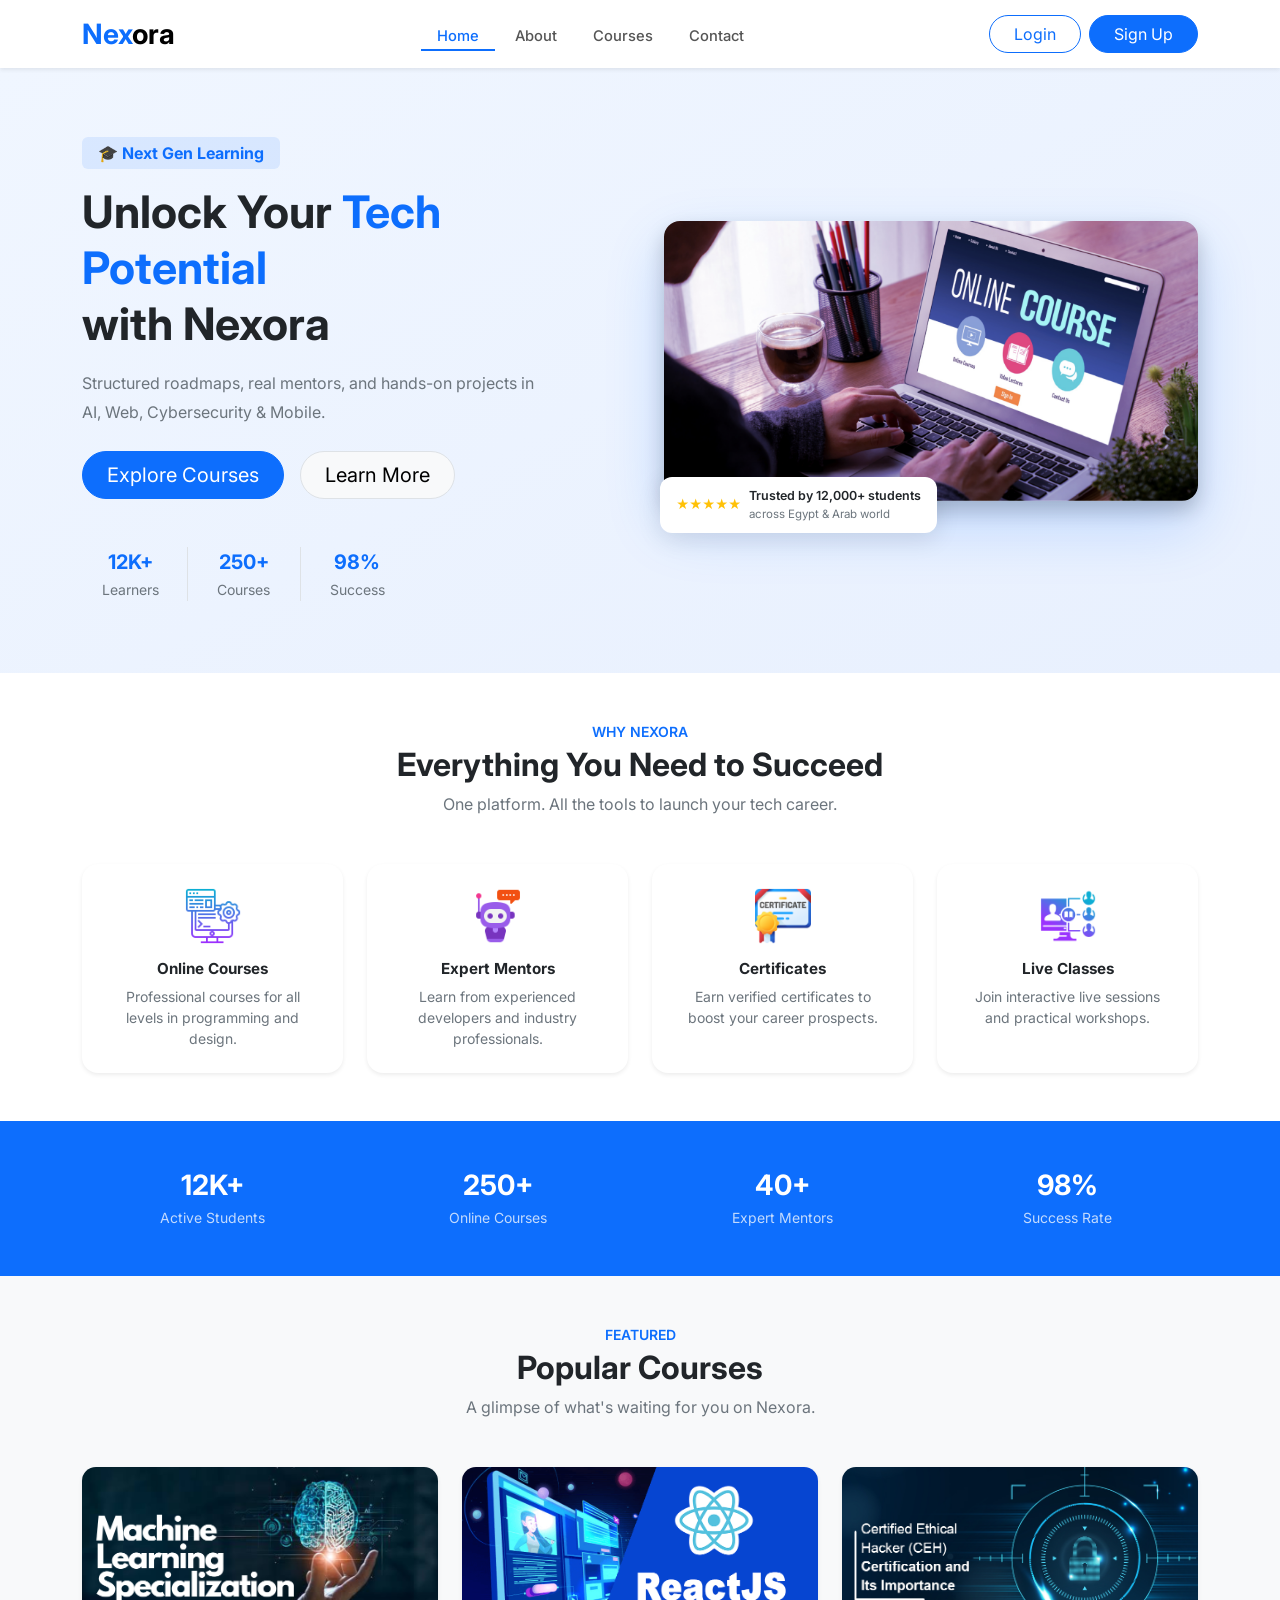
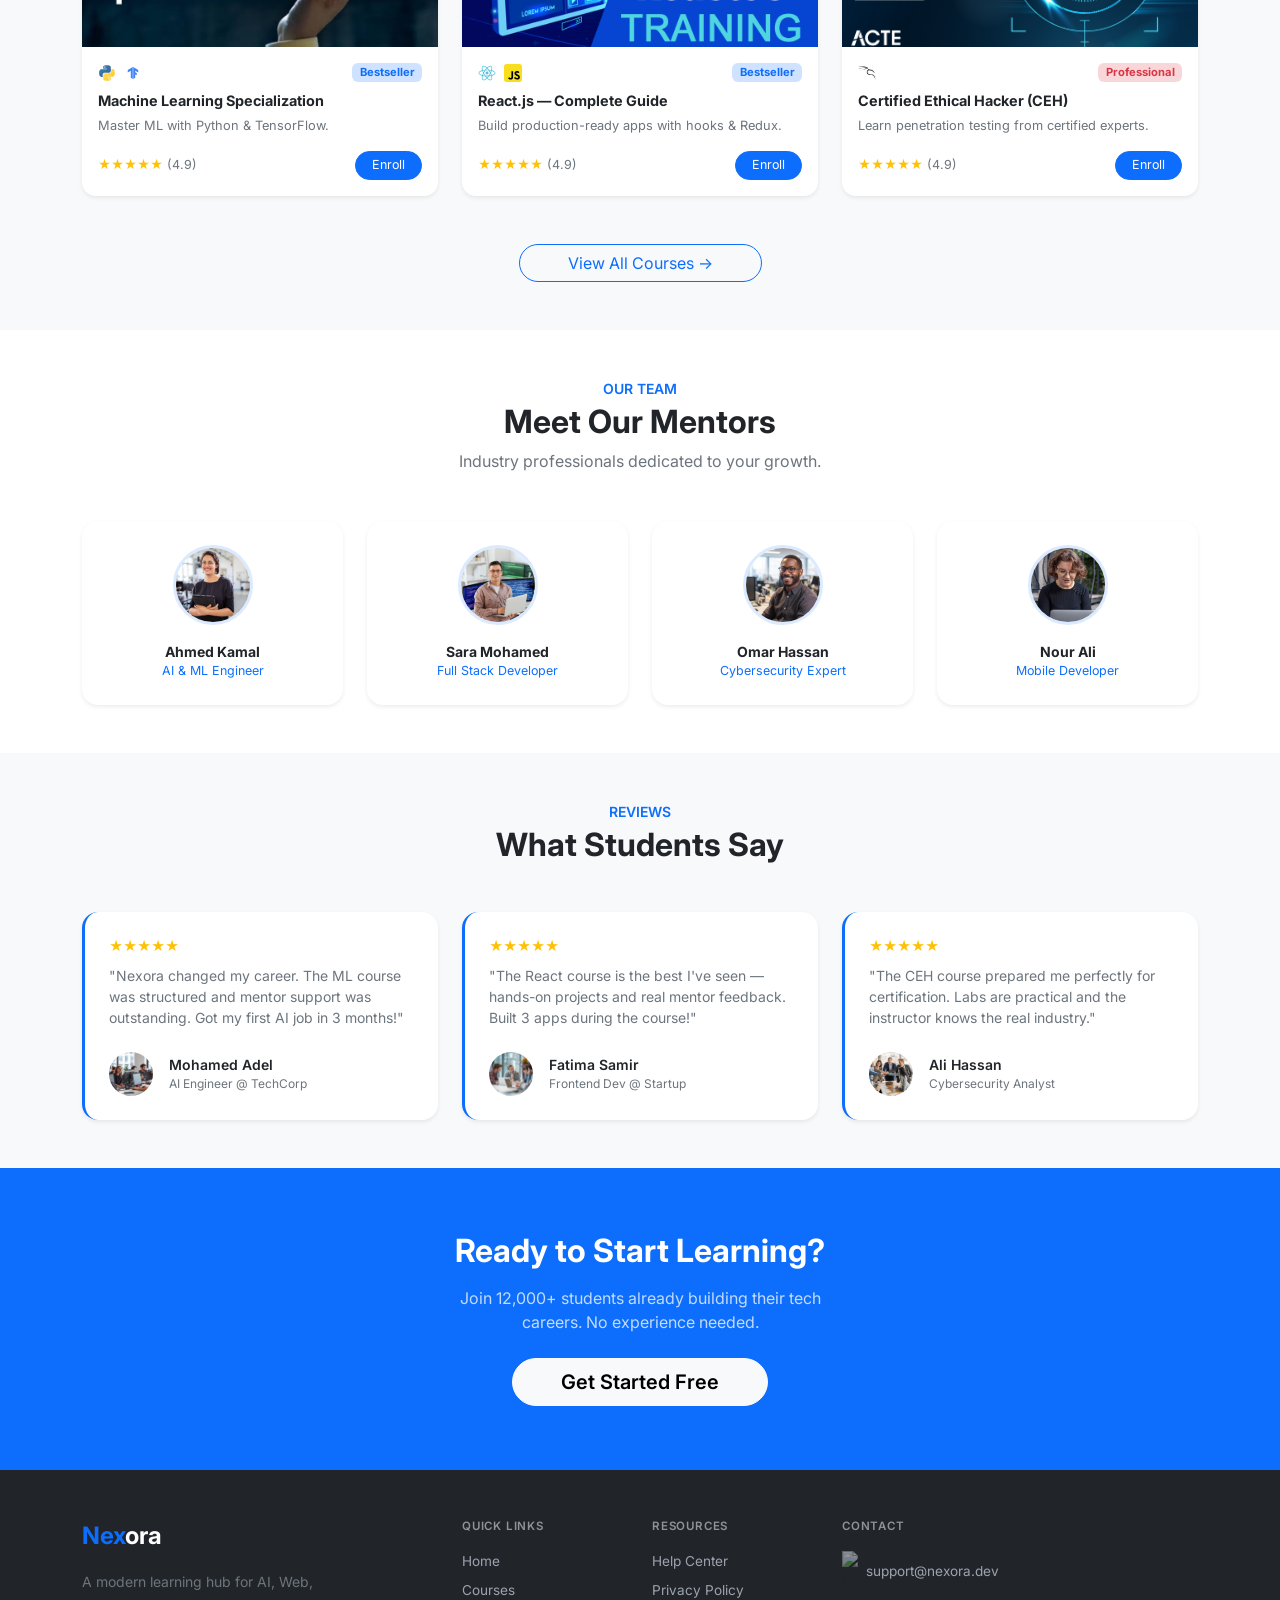
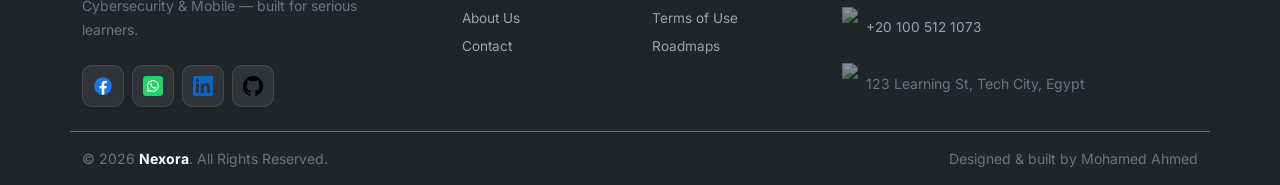
==== index.html @ 510b3f2f "Add files via upload" ====
<!DOCTYPE html>
<html lang="en">
<head>
  <meta charset="UTF-8">
  <meta name="viewport" content="width=device-width, initial-scale=1.0">
  <title>Nexora — Digital Learning Hub</title>
  <link rel="icon" href="./assets/images/logos/online-learning.png" type="image/png">
  <link rel="stylesheet" href="./assets/css/bootstrap.min.css">
  <link rel="stylesheet" href="./assets/css/style.css">
</head>
<body>
  
  <nav class="navbar navbar-expand-lg bg-white fixed-top shadow-sm">
    <div class="container">
      <a class="navbar-brand fw-bold fs-3" href="./index.html"><span class="text-primary">Nex</span>ora</a>
      <button class="navbar-toggler border-0" type="button" data-bs-toggle="collapse" data-bs-target="#nav">
        <span class="navbar-toggler-icon"></span>
      </button>
      <div class="collapse navbar-collapse" id="nav">
        <ul class="navbar-nav mx-auto gap-lg-1 mb-2 mb-lg-0">
          <li class="nav-item"><a class="nav-link px-3 active text-primary" href="./index.html">Home</a></li>
          <li class="nav-item"><a class="nav-link px-3" href="./about.html">About</a></li>
          <li class="nav-item"><a class="nav-link px-3" href="./courses.html">Courses</a></li>
          <li class="nav-item"><a class="nav-link px-3" href="./contact.html">Contact</a></li>
        </ul>
        <div class="d-flex gap-2 mt-3 mt-lg-0">
          <a href="./login.html" class="btn btn-outline-primary rounded-pill px-4">Login</a>
          <a href="./register.html" class="btn btn-primary rounded-pill px-4">Sign Up</a>
        </div>
      </div>
    </div>
  </nav>

  <section class="hero-section py-5 mt-5">
    <div class="container">
      <div class="row align-items-center g-5 py-4">
        <div class="col-lg-6">
          <span class="badge bg-primary bg-opacity-10 text-primary px-3 py-2 mb-3 fs-6">🎓 Next Gen Learning</span>
          <h1 class="fw-bold lh-sm mb-3" style="font-size:clamp(1.9rem,4vw,2.8rem);">
            Unlock Your <span class="text-primary">Tech Potential</span><br>with Nexora
          </h1>
          <p class="text-secondary mb-4" style="max-width:460px;line-height:1.8;">
            Structured roadmaps, real mentors, and hands-on projects in AI, Web, Cybersecurity &amp; Mobile.
          </p>
          <div class="d-flex gap-3 flex-wrap mb-5">
            <a href="./courses.html" class="btn btn-primary btn-lg rounded-pill px-4">Explore Courses</a>
            <a href="./about.html" class="btn btn-light border btn-lg rounded-pill px-4">Learn More</a>
          </div>
          <div class="row g-3 text-center" style="max-width:340px;">
            <div class="col-4">
              <p class="fw-bold fs-5 text-primary mb-0">12K+</p>
              <small class="text-secondary">Learners</small>
            </div>
            <div class="col-4 border-start border-end">
              <p class="fw-bold fs-5 text-primary mb-0">250+</p>
              <small class="text-secondary">Courses</small>
            </div>
            <div class="col-4">
              <p class="fw-bold fs-5 text-primary mb-0">98%</p>
              <small class="text-secondary">Success</small>
            </div>
          </div>
        </div>
        <div class="col-lg-6 position-relative pb-3">
          <img src="assets/images/Hero/online-courses.png" class="hero-img w-100" alt="Learn with Nexora">
          <div class="trust-badge d-flex align-items-center gap-2">
            <span class="text-warning fw-bold">★★★★★</span>
            <div>
              <p class="mb-0 fw-semibold" style="font-size:.78rem;">Trusted by 12,000+ students</p>
              <p class="mb-0 text-secondary" style="font-size:.72rem;">across Egypt &amp; Arab world</p>
            </div>
          </div>
        </div>
      </div>
    </div>
  </section>

  <section class="py-5 bg-white">
    <div class="container">
      <div class="text-center mb-5">
        <p class="text-primary fw-semibold small text-uppercase mb-1">Why Nexora</p>
        <h2 class="fw-bold mb-2">Everything You Need to Succeed</h2>
        <p class="text-secondary" style="max-width:480px;margin:auto;">One platform. All the tools to launch your tech
          career.</p>
      </div>
      <div class="row g-4">
        <div class="col-md-6 col-lg-3">
          <div class="card h-100 border-0 shadow-sm rounded-4 p-4 text-center">
            <img src="assets/images/logos/programming-course.png" width="56" class="mx-auto mb-3" alt="Online Courses">
            <h5 class="fw-bold mb-2" style="font-size:.95rem;">Online Courses</h5>
            <p class="text-secondary small mb-0">Professional courses for all levels in programming and design.</p>
          </div>
        </div>
        <div class="col-md-6 col-lg-3">
          <div class="card h-100 border-0 shadow-sm rounded-4 p-4 text-center">
            <img src="assets/images/logos/mentor.png" width="56" class="mx-auto mb-3" alt="Expert Mentors">
            <h5 class="fw-bold mb-2" style="font-size:.95rem;">Expert Mentors</h5>
            <p class="text-secondary small mb-0">Learn from experienced developers and industry professionals.</p>
          </div>
        </div>
        <div class="col-md-6 col-lg-3">
          <div class="card h-100 border-0 shadow-sm rounded-4 p-4 text-center">
            <img src="assets/images/logos/certificate.png" width="56" class="mx-auto mb-3" alt="Certificates">
            <h5 class="fw-bold mb-2" style="font-size:.95rem;">Certificates</h5>
            <p class="text-secondary small mb-0">Earn verified certificates to boost your career prospects.</p>
          </div>
        </div>
        <div class="col-md-6 col-lg-3">
          <div class="card h-100 border-0 shadow-sm rounded-4 p-4 text-center">
            <img src="assets/images/logos/virtual-class.png" width="56" class="mx-auto mb-3" alt="Live Classes">
            <h5 class="fw-bold mb-2" style="font-size:.95rem;">Live Classes</h5>
            <p class="text-secondary small mb-0">Join interactive live sessions and practical workshops.</p>
          </div>
        </div>
      </div>
    </div>
  </section>

  <section class="py-5 bg-primary text-white">
    <div class="container">
      <div class="row g-4 text-center">
        <div class="col-6 col-md-3">
          <h3 class="fw-bold mb-1">12K+</h3>
          <p class="opacity-75 small mb-0">Active Students</p>
        </div>
        <div class="col-6 col-md-3">
          <h3 class="fw-bold mb-1">250+</h3>
          <p class="opacity-75 small mb-0">Online Courses</p>
        </div>
        <div class="col-6 col-md-3">
          <h3 class="fw-bold mb-1">40+</h3>
          <p class="opacity-75 small mb-0">Expert Mentors</p>
        </div>
        <div class="col-6 col-md-3">
          <h3 class="fw-bold mb-1">98%</h3>
          <p class="opacity-75 small mb-0">Success Rate</p>
        </div>
      </div>
    </div>
  </section>

  <section class="py-5 bg-light">
    <div class="container">
      <div class="text-center mb-5">
        <p class="text-primary fw-semibold small text-uppercase mb-1">Featured</p>
        <h2 class="fw-bold mb-2">Popular Courses</h2>
        <p class="text-secondary" style="max-width:420px;margin:auto;">A glimpse of what's waiting for you on Nexora.
        </p>
      </div>
      <div class="row g-4">
        <div class="col-md-6 col-lg-4">
          <div class="card course-card h-100 border-0 shadow-sm">
            <img src="assets/images/courses/AI  Machine Learning Lab/Machine-Learning-Specialization.jpg"
              class="course-thumb w-100" alt="Machine Learning Specialization">
            <div class="card-body p-3">
              <div class="d-flex align-items-center gap-2 mb-2">
                <img src="assets/images/logos/python-svgrepo-com.svg" width="18" alt="Python">
                <img src="assets/images/logos/tensorflow-enterprise-svgrepo-com.svg" width="18" alt="TensorFlow">
                <span class="badge bg-primary-subtle text-primary ms-auto" style="font-size:.7rem;">Bestseller</span>
              </div>
              <p class="fw-bold mb-1 course-title" style="font-size:.9rem;">Machine Learning Specialization</p>
              <p class="text-secondary mb-3" style="font-size:.8rem;">Master ML with Python &amp; TensorFlow.</p>
              <div class="d-flex align-items-center justify-content-between">
                <span class="text-warning" style="font-size:.78rem;">★★★★★ <span
                    class="text-secondary">(4.9)</span></span>
                <a href="courses.html" class="btn btn-primary btn-sm rounded-pill px-3"
                  style="font-size:.78rem;">Enroll</a>
              </div>
            </div>
          </div>
        </div>
        <div class="col-md-6 col-lg-4">
          <div class="card course-card h-100 border-0 shadow-sm">
            <img src="assets/images/courses/Web Development Authority/best-react-js-training-institute-1.png"
              class="course-thumb w-100" alt="React.js Complete Guide">
            <div class="card-body p-3">
              <div class="d-flex align-items-center gap-2 mb-2">
                <img src="assets/images/logos/react-svgrepo-com.svg" width="18" alt="React">
                <img src="assets/images/logos/javascript-svgrepo-com.svg" width="18" alt="JavaScript">
                <span class="badge bg-primary-subtle text-primary ms-auto" style="font-size:.7rem;">Bestseller</span>
              </div>
              <p class="fw-bold mb-1 course-title" style="font-size:.9rem;">React.js — Complete Guide</p>
              <p class="text-secondary mb-3" style="font-size:.8rem;">Build production-ready apps with hooks &amp;
                Redux.</p>
              <div class="d-flex align-items-center justify-content-between">
                <span class="text-warning" style="font-size:.78rem;">★★★★★ <span
                    class="text-secondary">(4.9)</span></span>
                <a href="courses.html" class="btn btn-primary btn-sm rounded-pill px-3"
                  style="font-size:.78rem;">Enroll</a>
              </div>
            </div>
          </div>
        </div>
        <div class="col-md-6 col-lg-4">
          <div class="card course-card h-100 border-0 shadow-sm">
            <img src="assets/images/courses/Cybersecurity Shield/Certified-Ethical-Hacker-CEH.jpg"
              class="course-thumb w-100" alt="Certified Ethical Hacker">
            <div class="card-body p-3">
              <div class="d-flex align-items-center gap-2 mb-2">
                <img src="assets/images/logos/kalilinux-svgrepo-com.svg" width="18" alt="Kali Linux">
                <span class="badge bg-danger-subtle text-danger ms-auto" style="font-size:.7rem;">Professional</span>
              </div>
              <p class="fw-bold mb-1 course-title" style="font-size:.9rem;">Certified Ethical Hacker (CEH)</p>
              <p class="text-secondary mb-3" style="font-size:.8rem;">Learn penetration testing from certified experts.
              </p>
              <div class="d-flex align-items-center justify-content-between">
                <span class="text-warning" style="font-size:.78rem;">★★★★★ <span
                    class="text-secondary">(4.9)</span></span>
                <a href="courses.html" class="btn btn-primary btn-sm rounded-pill px-3"
                  style="font-size:.78rem;">Enroll</a>
              </div>
            </div>
          </div>
        </div>
      </div>
      <div class="text-center mt-5">
        <a href="courses.html" class="btn btn-outline-primary rounded-pill px-5">View All Courses →</a>
      </div>
    </div>
  </section>

  <section class="py-5 bg-white">
    <div class="container">
      <div class="text-center mb-5">
        <p class="text-primary fw-semibold small text-uppercase mb-1">Our Team</p>
        <h2 class="fw-bold mb-2">Meet Our Mentors</h2>
        <p class="text-secondary" style="max-width:400px;margin:auto;">Industry professionals dedicated to your growth.
        </p>
      </div>
      <div class="row g-4 justify-content-center">
        <div class="col-6 col-md-3">
          <div class="card border-0 shadow-sm rounded-4 p-4 text-center h-100">
            <img src="assets/images/intructors/instructor_1.jpg" width="80" height="80"
              class="rounded-circle mx-auto mb-3 d-block" style="object-fit:cover;border:3px solid #dbeafe;"
              alt="Ahmed Kamal">
            <p class="fw-bold mb-0 small">Ahmed Kamal</p>
            <p class="text-primary mb-0" style="font-size:.78rem;">AI &amp; ML Engineer</p>
          </div>
        </div>
        <div class="col-6 col-md-3">
          <div class="card border-0 shadow-sm rounded-4 p-4 text-center h-100">
            <img src="assets/images/intructors/instructor_2.jpg" width="80" height="80"
              class="rounded-circle mx-auto mb-3 d-block" style="object-fit:cover;border:3px solid #dbeafe;"
              alt="Sara Mohamed">
            <p class="fw-bold mb-0 small">Sara Mohamed</p>
            <p class="text-primary mb-0" style="font-size:.78rem;">Full Stack Developer</p>
          </div>
        </div>
        <div class="col-6 col-md-3">
          <div class="card border-0 shadow-sm rounded-4 p-4 text-center h-100">
            <img src="assets/images/intructors/instructor_3.jpg" width="80" height="80"
              class="rounded-circle mx-auto mb-3 d-block" style="object-fit:cover;border:3px solid #dbeafe;"
              alt="Omar Hassan">
            <p class="fw-bold mb-0 small">Omar Hassan</p>
            <p class="text-primary mb-0" style="font-size:.78rem;">Cybersecurity Expert</p>
          </div>
        </div>
        <div class="col-6 col-md-3">
          <div class="card border-0 shadow-sm rounded-4 p-4 text-center h-100">
            <img src="assets/images/intructors/instructor_4.jpg" width="80" height="80"
              class="rounded-circle mx-auto mb-3 d-block" style="object-fit:cover;border:3px solid #dbeafe;"
              alt="Nour Ali">
            <p class="fw-bold mb-0 small">Nour Ali</p>
            <p class="text-primary mb-0" style="font-size:.78rem;">Mobile Developer</p>
          </div>
        </div>
      </div>
    </div>
  </section>

  <section class="py-5 bg-light">
    <div class="container">
      <div class="text-center mb-5">
        <p class="text-primary fw-semibold small text-uppercase mb-1">Reviews</p>
        <h2 class="fw-bold mb-2">What Students Say</h2>
      </div>
      <div class="row g-4">
        <div class="col-md-6 col-lg-4">
          <div class="card border-0 shadow-sm rounded-4 p-4 h-100" style="border-left:3px solid #0d6efd!important;">
            <p class="text-warning mb-2" style="font-size:.85rem;">★★★★★</p>
            <p class="text-secondary small mb-4">"Nexora changed my career. The ML course was structured and mentor
              support was outstanding. Got my first AI job in 3 months!"</p>
            <div class="d-flex align-items-center gap-3 mt-auto">
              <img src="assets/images/testimonials/testimonial-1.jpg" width="44" height="44" class="rounded-circle"
                style="object-fit:cover;" alt="Mohamed Adel">
              <div>
                <p class="fw-semibold mb-0 small">Mohamed Adel</p>
                <p class="text-secondary mb-0" style="font-size:.75rem;">AI Engineer @ TechCorp</p>
              </div>
            </div>
          </div>
        </div>
        <div class="col-md-6 col-lg-4">
          <div class="card border-0 shadow-sm rounded-4 p-4 h-100" style="border-left:3px solid #0d6efd!important;">
            <p class="text-warning mb-2" style="font-size:.85rem;">★★★★★</p>
            <p class="text-secondary small mb-4">"The React course is the best I've seen — hands-on projects and real
              mentor feedback. Built 3 apps during the course!"</p>
            <div class="d-flex align-items-center gap-3 mt-auto">
              <img src="assets/images/testimonials/testimonial-2.jpg" width="44" height="44" class="rounded-circle"
                style="object-fit:cover;" alt="Fatima Samir">
              <div>
                <p class="fw-semibold mb-0 small">Fatima Samir</p>
                <p class="text-secondary mb-0" style="font-size:.75rem;">Frontend Dev @ Startup</p>
              </div>
            </div>
          </div>
        </div>
        <div class="col-md-6 col-lg-4">
          <div class="card border-0 shadow-sm rounded-4 p-4 h-100" style="border-left:3px solid #0d6efd!important;">
            <p class="text-warning mb-2" style="font-size:.85rem;">★★★★★</p>
            <p class="text-secondary small mb-4">"The CEH course prepared me perfectly for certification. Labs are
              practical and the instructor knows the real industry."</p>
            <div class="d-flex align-items-center gap-3 mt-auto">
              <img src="assets/images/testimonials/testimonial-3.jpg" width="44" height="44" class="rounded-circle"
                style="object-fit:cover;" alt="Ali Hassan">
              <div>
                <p class="fw-semibold mb-0 small">Ali Hassan</p>
                <p class="text-secondary mb-0" style="font-size:.75rem;">Cybersecurity Analyst</p>
              </div>
            </div>
          </div>
        </div>
      </div>
    </div>
  </section>

  <section class="py-5 bg-primary text-white text-center">
    <div class="container py-3">
      <h2 class="fw-bold mb-3">Ready to Start Learning?</h2>
      <p class="opacity-75 mb-4 mx-auto" style="max-width:420px;">Join 12,000+ students already building their tech
        careers. No experience needed.</p>
      <a href="register.html" class="btn btn-light btn-lg rounded-pill px-5 fw-semibold">Get Started Free</a>
    </div>
  </section>

  <footer class="bg-dark pt-5 pb-3">
    <div class="container">
      <div class="row gy-4 pb-4 border-bottom border-secondary">

        <div class="col-lg-4">
          <a href="index.html" class="text-decoration-none d-inline-block mb-3">
            <span class="fw-bold fs-4 text-primary">Nex</span><span class="fw-bold fs-4 text-white">ora</span>
          </a>
          <p class="text-secondary small mb-4" style="line-height:1.7;max-width:300px;">A modern learning hub for AI,
            Web, Cybersecurity &amp; Mobile — built for serious learners.</p>
          <div class="d-flex gap-2">
            <a href="https://www.facebook.com/share/18CGtkkXQE/" target="_blank" rel="noopener" class="social-icon"><img
                src="assets/images/logos/facebook-svgrepo-com.svg" alt="Facebook"></a>
            <a href="https://wa.me/201005121073" target="_blank" rel="noopener" class="social-icon"><img
                src="assets/images/logos/whatsapp-svgrepo-com.svg" alt="WhatsApp"></a>
            <a href="https://www.linkedin.com/in/mohamed-ahmed73" target="_blank" rel="noopener"
              class="social-icon"><img src="assets/images/logos/linkedin-icon-svgrepo-com.svg" alt="LinkedIn"></a>
            <a href="https://github.com/Mohamed-Ahmed-devhub" target="_blank" rel="noopener" class="social-icon"><img
                src="assets/images/logos/github-142-svgrepo-com.svg" alt="GitHub"></a>
          </div>
        </div>


        <div class="col-6 col-lg-2">
          <p class="text-white-50 text-uppercase fw-semibold mb-3" style="font-size:.72rem;letter-spacing:.07em;">Quick
            Links</p>
          <a href="index.html" class="footer-link">Home</a>
          <a href="courses.html" class="footer-link">Courses</a>
          <a href="about.html" class="footer-link">About Us</a>
          <a href="contact.html" class="footer-link">Contact</a>
        </div>

        <div class="col-6 col-lg-2">
          <p class="text-white-50 text-uppercase fw-semibold mb-3" style="font-size:.72rem;letter-spacing:.07em;">
            Resources</p>
          <a href="#" class="footer-link">Help Center</a>
          <a href="#" class="footer-link">Privacy Policy</a>
          <a href="#" class="footer-link">Terms of Use</a>
          <a href="#" class="footer-link">Roadmaps</a>
        </div>

        <div class="col-lg-4">
          <p class="text-white-50 text-uppercase fw-semibold mb-3" style="font-size:.72rem;letter-spacing:.07em;">
            Contact</p>
          <div class="d-flex align-items-center gap-2 mb-3">
            <img src="assets/images/logos/email-svgrepo-com.svg" width="16" class="opacity-50" alt="Email">
            <a href="mailto:support@nexora.dev" class="footer-link mb-0">support@nexora.dev</a>
          </div>
          <div class="d-flex align-items-center gap-2 mb-3">
            <img src="assets/icons/phone.png" width="16" class="opacity-50" alt="Phone">
            <a href="https://wa.me/201005121073" target="_blank" class="footer-link mb-0">+20 100 512 1073</a>
          </div>
          <div class="d-flex align-items-center gap-2">
            <img src="assets/images/logos/location-svgrepo-com.svg" width="16" class="opacity-50" alt="Location">
            <span class="text-secondary small">123 Learning St, Tech City, Egypt</span>
          </div>
        </div>

      </div>
      <div class="pt-3 d-flex flex-column flex-md-row justify-content-between gap-2">
        <p class="text-secondary small mb-0">© 2026 <strong class="text-white">Nexora</strong>. All Rights Reserved.</p>
        <p class="text-secondary small mb-0">Designed &amp; built by Mohamed Ahmed</p>
      </div>
    </div>
  </footer>

  <script src="assets/js/bootstrap.bundle.min.js"></script>
</body>

</html>
---- assets/css/style.css ----
@import url("https://fonts.googleapis.com/css2?family=Inter:wght@400;500;600;700&display=swap");
body {
  font-family: "Inter", sans-serif;
  padding-top: 17px !important;
}
html {
scroll-behavior: smooth; 
}

.nav-link {
  font-weight: 500;
  font-size: 0.92rem;
  color: #555 !important;
  border-bottom: 2px solid transparent;
  transition:
    color 0.2s,
    border-color 0.2s;
  padding-bottom: 2px !important;
}
.nav-link:hover,
.nav-link.active {
  color: #0d6efd !important;
  border-bottom-color: #0d6efd;
}

.nav-pills .nav-link {
  border-bottom: none;
  color: #555 !important;
  font-size: 0.88rem;
  padding: 8px 18px !important;
}
.nav-pills .nav-link.active {
  color: #fff !important;
  border-bottom: none;
}

.hero-section {
  background: linear-gradient(150deg, #f0f6ff, #e8f0fe);
  
}
.hero-img {
  width: 100%;
  height: 100%;
  object-fit: contain;
  border-radius: 16px;
  box-shadow: 0 10px 20px rgba(0,0,0,0.2),
              0 25px 60px rgba(13, 110, 253, 0.2);
}


.trust-badge {
  position: absolute;
  bottom: -16px;
  left: 20px;
  background: #fff;
  border-radius: 12px;
  padding: 10px 16px;
  box-shadow: 0 6px 24px rgba(0, 0, 0, 0.1);
  font-size: 0.8rem;
  white-space: nowrap;
}

.course-card {
  border-radius: 14px;
  overflow: hidden;
  transition:
    transform 0.25s,
    box-shadow 0.25s;
  border: 1px solid #e9ecef;
}
.course-card:hover {
  transform: translateY(-4px);
  box-shadow: 0 14px 36px rgba(0, 0, 0, 0.09) !important;
}
.course-thumb {
  height: 180px;
  object-fit: cover;
  width: 100%;
  display: block;
}

.footer-link {
  color: #9ca3af;
  font-size: 0.85rem;
  display: block;
  margin-bottom: 8px;
  transition: color 0.2s;
  text-decoration: none;
}
.footer-link:hover {
  color: #fff;
}
.social-icon {
  width: 42px;
  height: 42px;
  border-radius: 10px;
  background: rgba(255, 255, 255, 0.07);
  border: 1px solid rgba(255, 255, 255, 0.1);
  display: flex;
  align-items: center;
  justify-content: center;
  transition:
    background 0.2s,
    border-color 0.2s;
}
.social-icon:hover {
  background: rgba(255, 255, 255, 0.14);
  border-color: rgba(255, 255, 255, 0.25);
}
.social-icon img {
  width: 20px;
  height: 20px;
}

@media (max-width: 768px) {
  .hero-img {
    height: 260px;
  }
  .trust-badge {
    left: 50%;
    transform: translateX(-50%);
  }
}
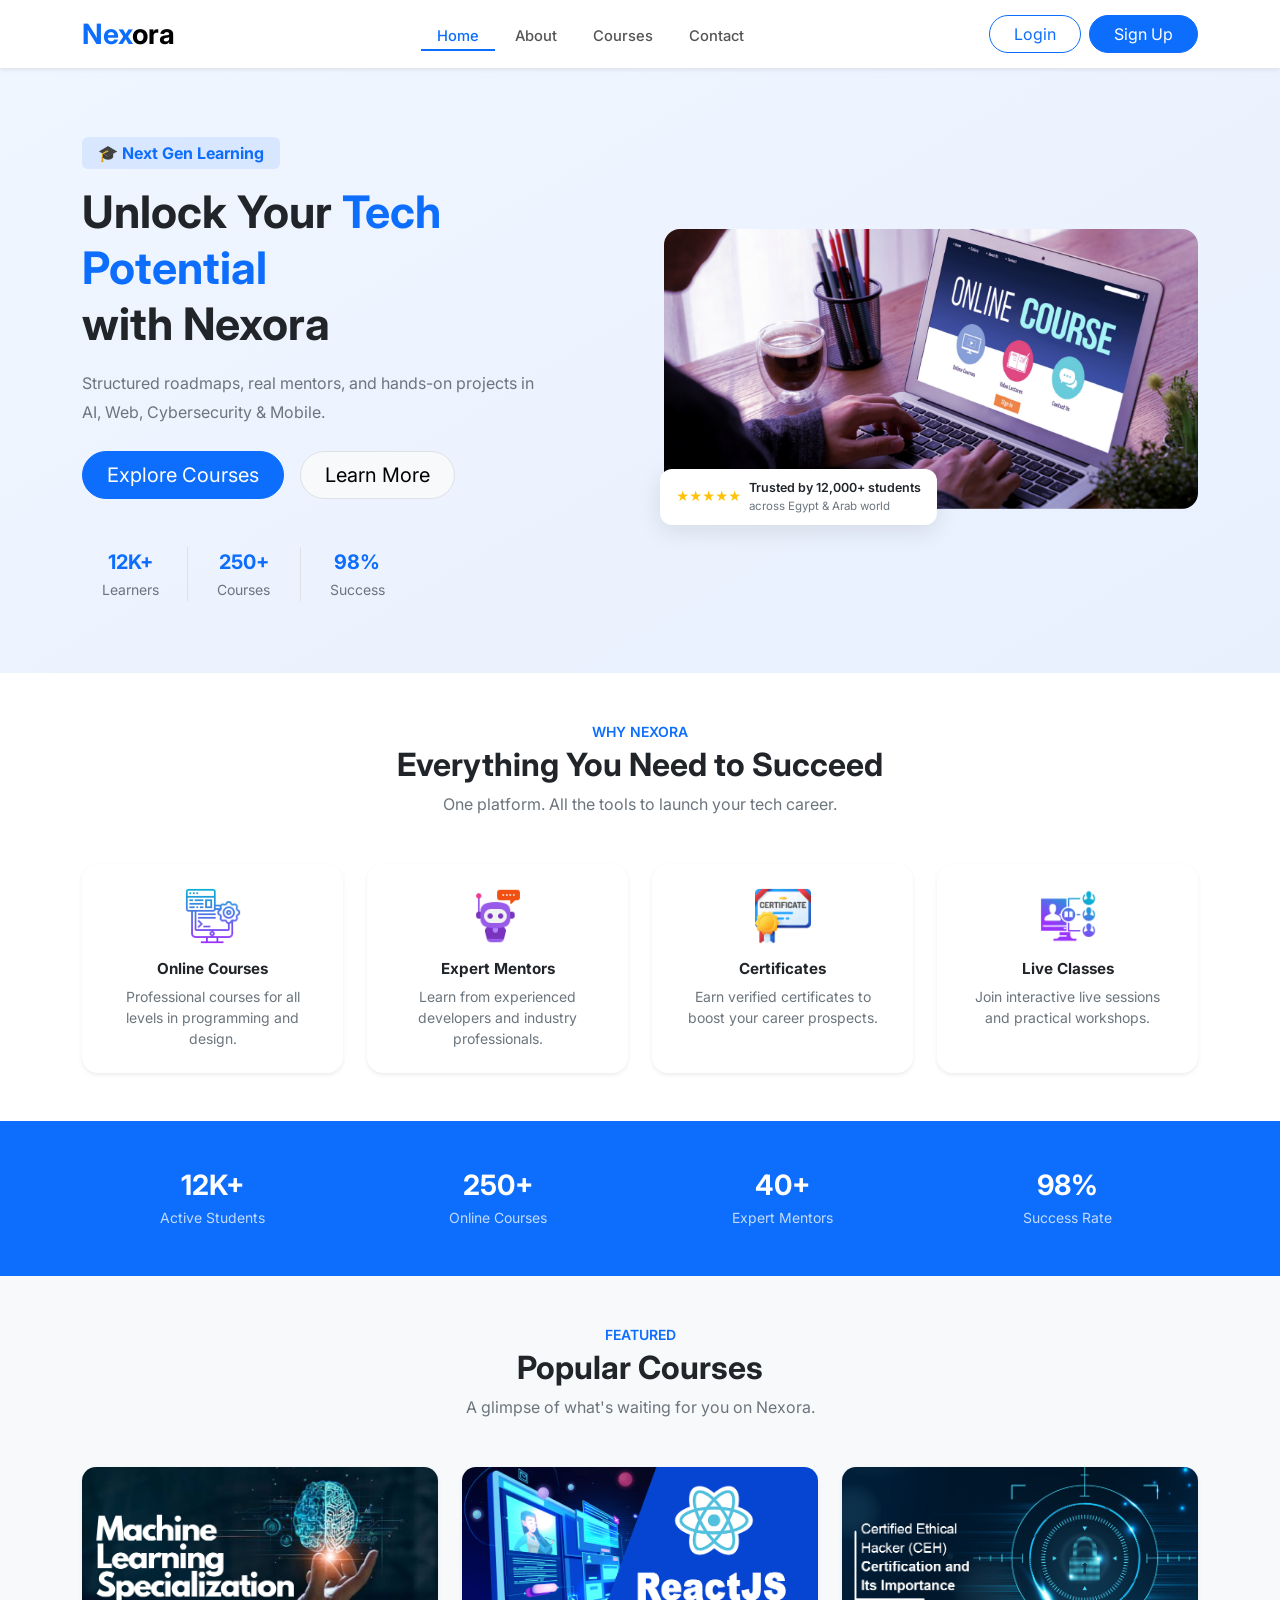
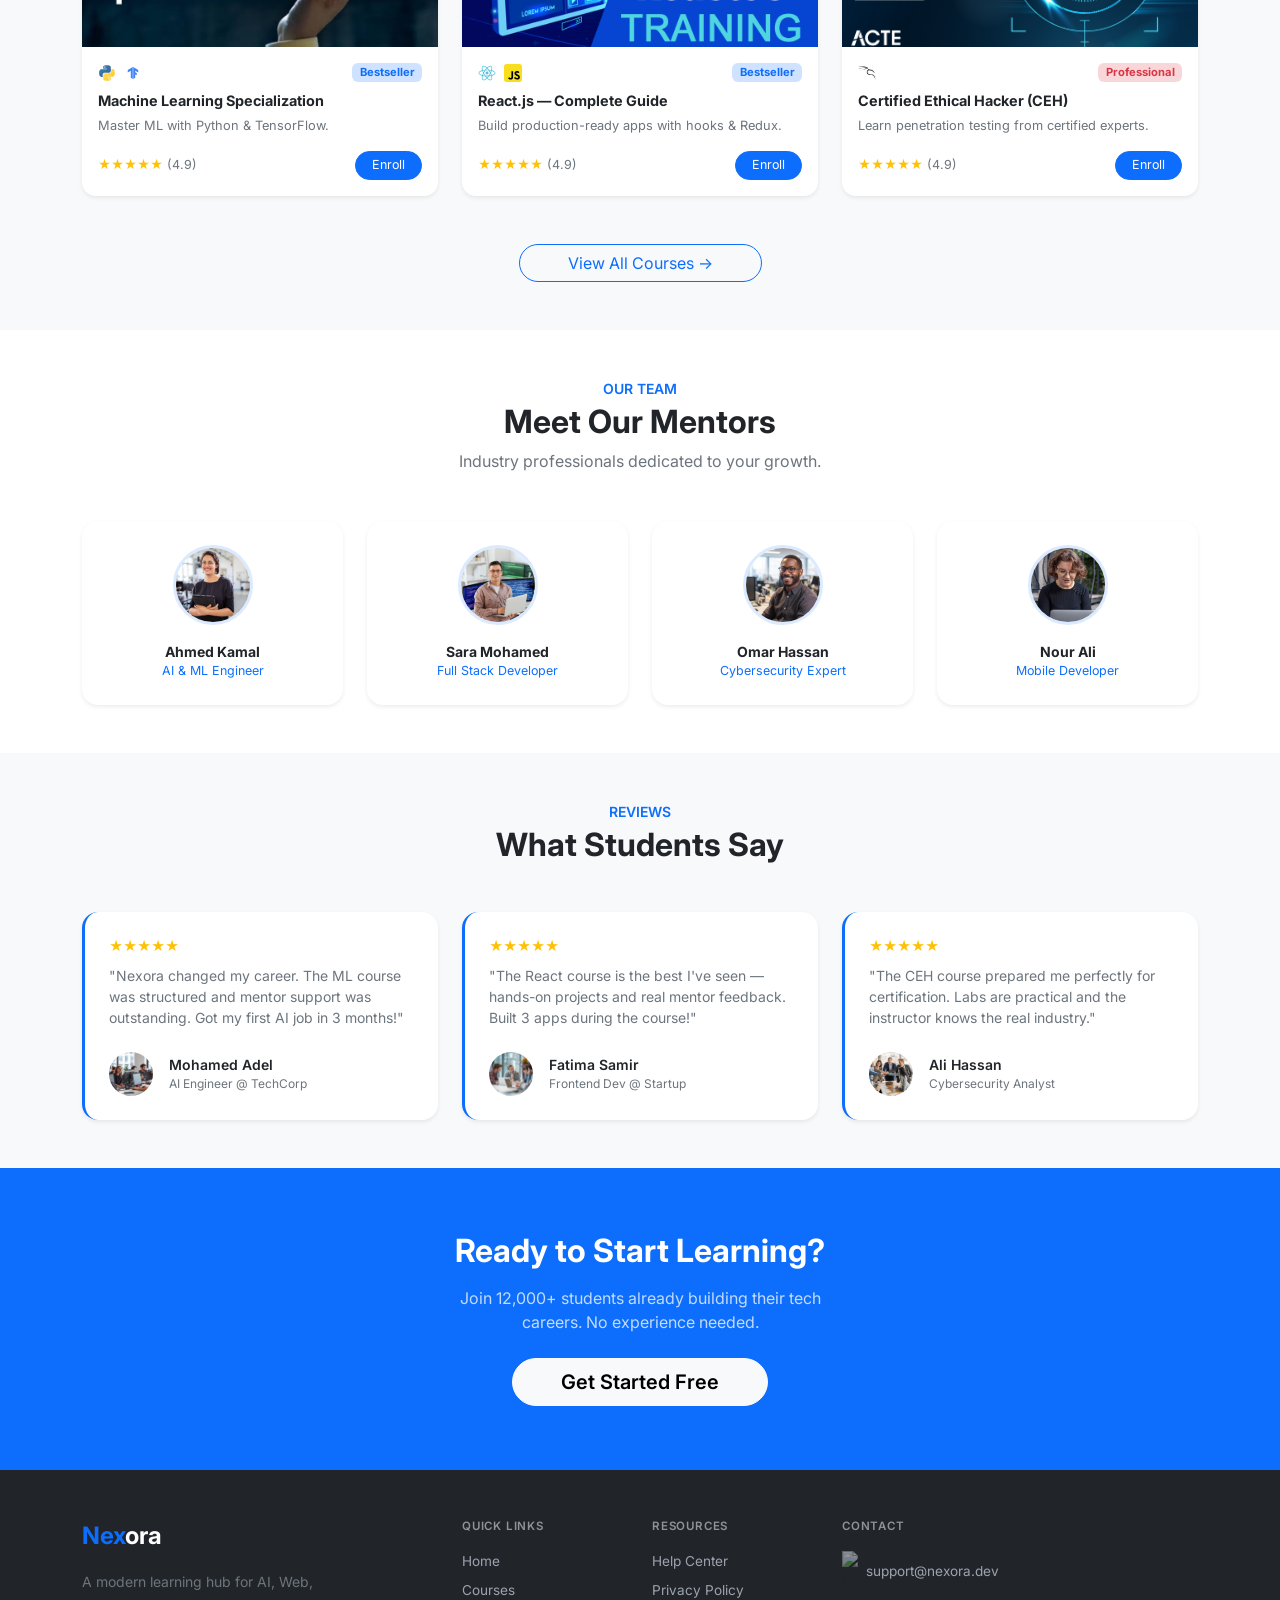
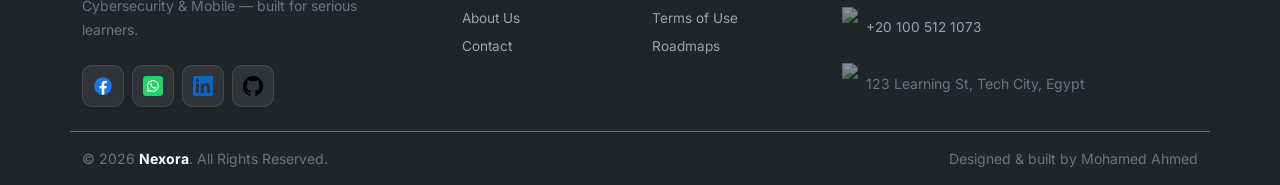
==== commit 1880c09e: "Updated my code" ====
--- a/index.html
+++ b/index.html
@@ -61,8 +61,8 @@
             </div>
           </div>
         </div>
-        <div class="col-lg-6 position-relative pb-3">
-          <img src="assets/images/Hero/online-courses.png" class="hero-img w-100" alt="Learn with Nexora">
+        <div class="col-lg-6 position-relative">
+          <img src="assets/images/Hero/online-courses.png" class="hero-img w-100 d-block" alt="Learn with Nexora">
           <div class="trust-badge d-flex align-items-center gap-2">
             <span class="text-warning fw-bold">★★★★★</span>
             <div>
@@ -73,7 +73,7 @@
         </div>
       </div>
     </div>
-  </section>
+</section>
 
   <section class="py-5 bg-white">
     <div class="container">
--- a/assets/css/style.css
+++ b/assets/css/style.css
@@ -43,10 +43,9 @@
   height: 100%;
   object-fit: contain;
   border-radius: 16px;
-  box-shadow: 0 10px 20px rgba(0,0,0,0.2),
-              0 25px 60px rgba(13, 110, 253, 0.2);
+  /* box-shadow: 0 10px 20px rgba(0,0,0,0.2),
+              0 25px 60px rgba(13, 110, 253, 0.2); */
 }
-
 
 .trust-badge {
   position: absolute;
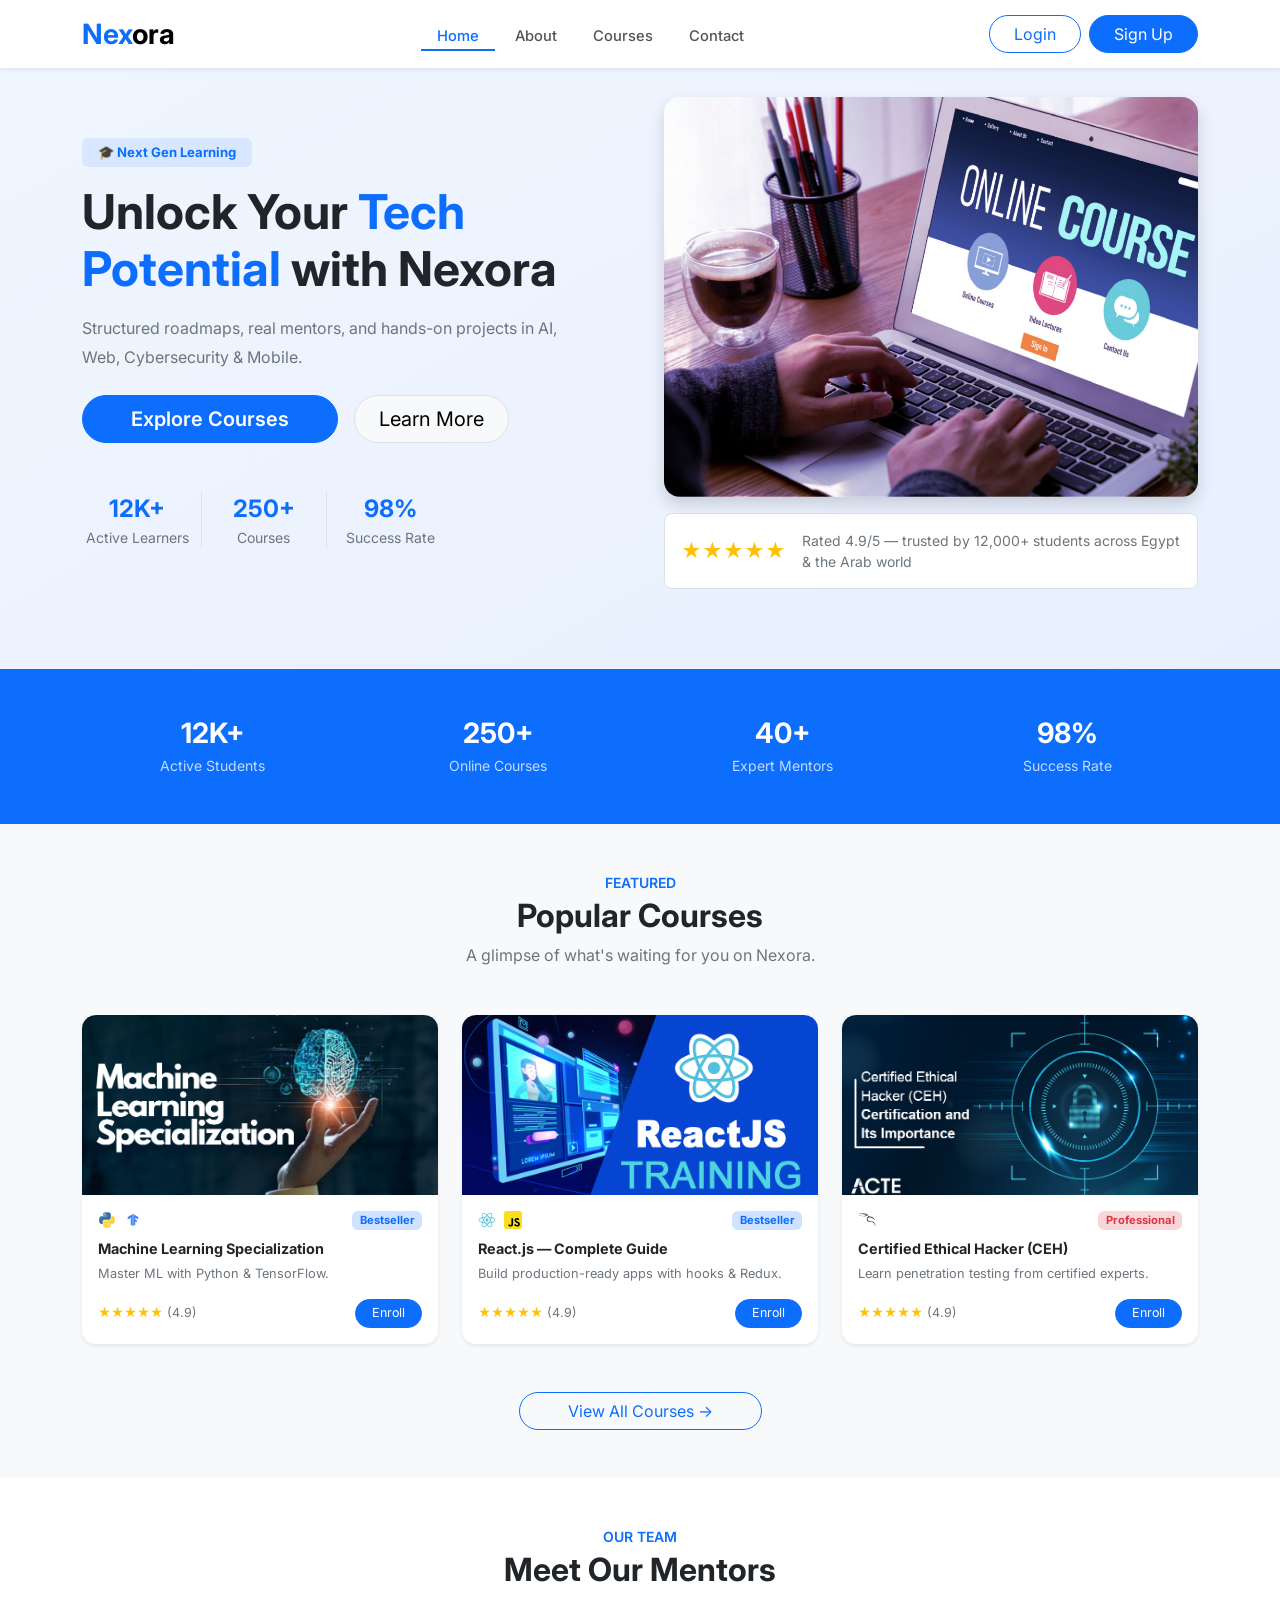
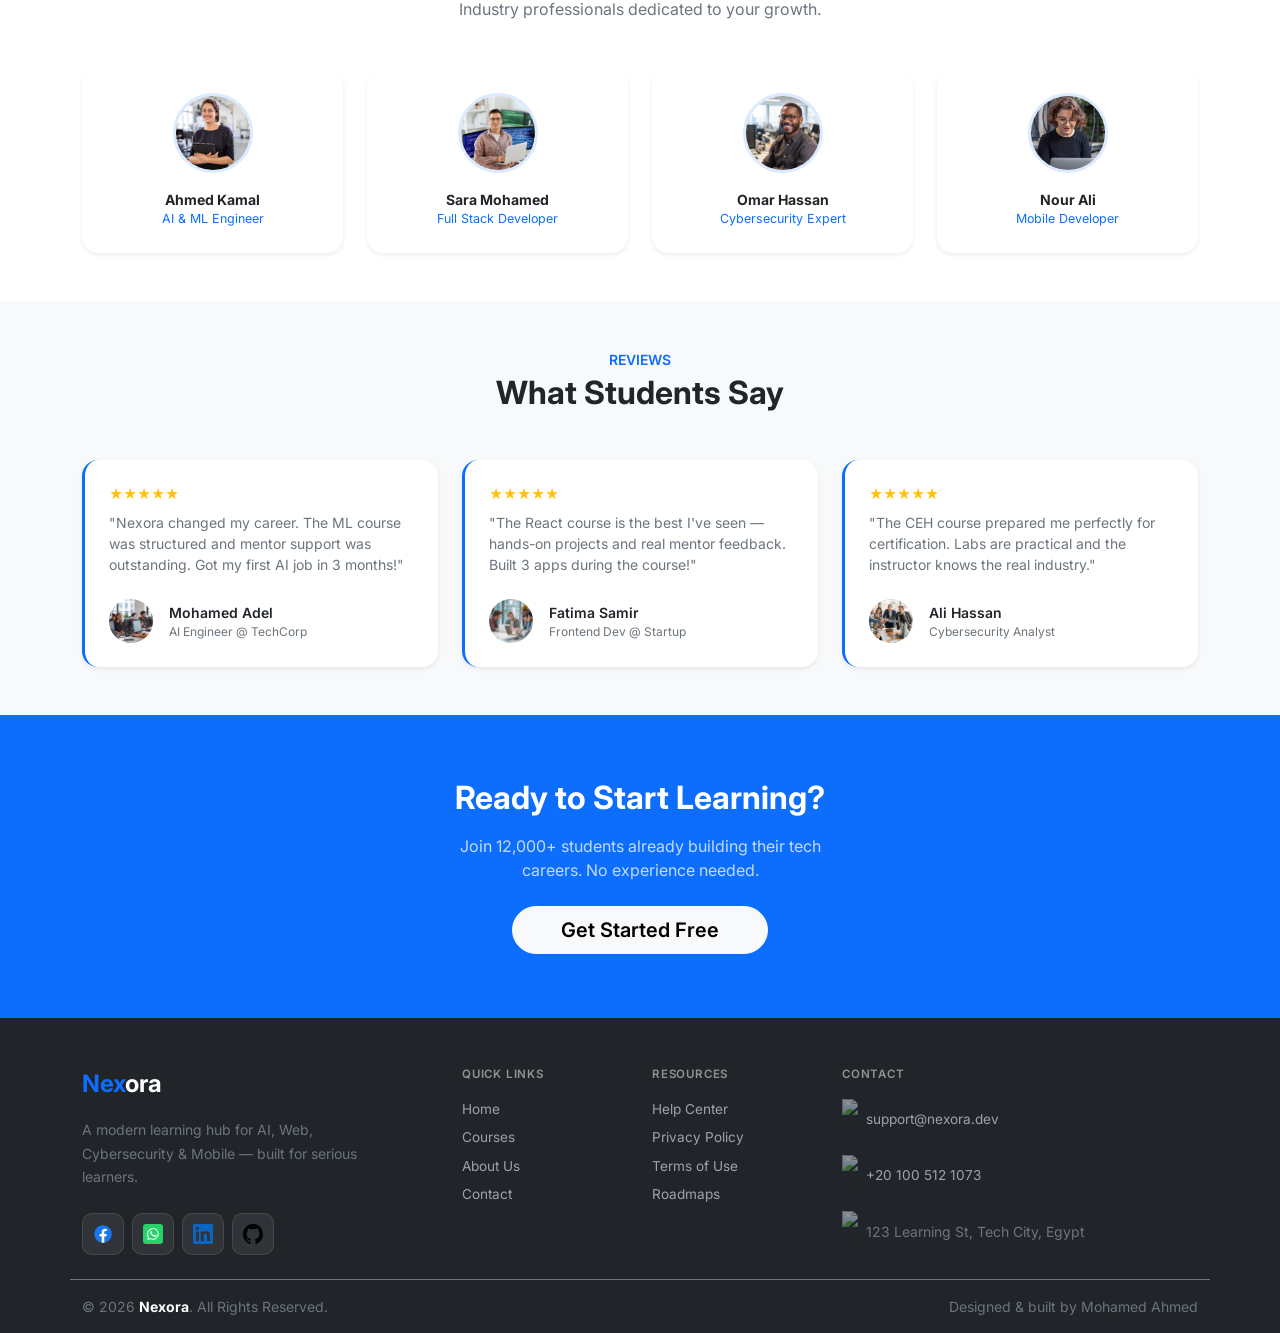
==== commit 78203217: "Updated my code" ====
--- a/index.html
+++ b/index.html
@@ -1,5 +1,6 @@
 <!DOCTYPE html>
 <html lang="en">
+
 <head>
   <meta charset="UTF-8">
   <meta name="viewport" content="width=device-width, initial-scale=1.0">
@@ -8,8 +9,9 @@
   <link rel="stylesheet" href="./assets/css/bootstrap.min.css">
   <link rel="stylesheet" href="./assets/css/style.css">
 </head>
+
 <body>
-  
+
   <nav class="navbar navbar-expand-lg bg-white fixed-top shadow-sm">
     <div class="container">
       <a class="navbar-brand fw-bold fs-3" href="./index.html"><span class="text-primary">Nex</span>ora</a>
@@ -31,90 +33,56 @@
     </div>
   </nav>
 
-  <section class="hero-section py-5 mt-5">
-    <div class="container">
-      <div class="row align-items-center g-5 py-4">
-        <div class="col-lg-6">
-          <span class="badge bg-primary bg-opacity-10 text-primary px-3 py-2 mb-3 fs-6">🎓 Next Gen Learning</span>
-          <h1 class="fw-bold lh-sm mb-3" style="font-size:clamp(1.9rem,4vw,2.8rem);">
-            Unlock Your <span class="text-primary">Tech Potential</span><br>with Nexora
-          </h1>
-          <p class="text-secondary mb-4" style="max-width:460px;line-height:1.8;">
-            Structured roadmaps, real mentors, and hands-on projects in AI, Web, Cybersecurity &amp; Mobile.
-          </p>
-          <div class="d-flex gap-3 flex-wrap mb-5">
-            <a href="./courses.html" class="btn btn-primary btn-lg rounded-pill px-4">Explore Courses</a>
-            <a href="./about.html" class="btn btn-light border btn-lg rounded-pill px-4">Learn More</a>
-          </div>
-          <div class="row g-3 text-center" style="max-width:340px;">
-            <div class="col-4">
-              <p class="fw-bold fs-5 text-primary mb-0">12K+</p>
-              <small class="text-secondary">Learners</small>
-            </div>
-            <div class="col-4 border-start border-end">
-              <p class="fw-bold fs-5 text-primary mb-0">250+</p>
-              <small class="text-secondary">Courses</small>
-            </div>
-            <div class="col-4">
-              <p class="fw-bold fs-5 text-primary mb-0">98%</p>
-              <small class="text-secondary">Success</small>
-            </div>
-          </div>
-        </div>
-        <div class="col-lg-6 position-relative">
-          <img src="assets/images/Hero/online-courses.png" class="hero-img w-100 d-block" alt="Learn with Nexora">
-          <div class="trust-badge d-flex align-items-center gap-2">
-            <span class="text-warning fw-bold">★★★★★</span>
-            <div>
-              <p class="mb-0 fw-semibold" style="font-size:.78rem;">Trusted by 12,000+ students</p>
-              <p class="mb-0 text-secondary" style="font-size:.72rem;">across Egypt &amp; Arab world</p>
-            </div>
-          </div>
-        </div>
-      </div>
-    </div>
+
+  <section style="background:linear-gradient(150deg,#f0f6ff,#e8f0fe);padding:80px 0;">
+  <div class="container">
+    <div class="row align-items-center g-5">
+
+      <div class="col-lg-6">
+        <span class="badge bg-primary bg-opacity-10 text-primary px-3 py-2 mb-3 d-inline-block" style="font-size:.82rem;">🎓 Next Gen Learning</span>
+        <h1 class="fw-bold mb-3" style="font-size:clamp(2rem,4.5vw,3rem);line-height:1.2;">
+          Unlock Your <span class="text-primary">Tech Potential</span> with Nexora
+        </h1>
+        <p class="text-secondary mb-4" style="font-size:1rem;line-height:1.8;max-width:480px;">
+          Structured roadmaps, real mentors, and hands-on projects in AI, Web, Cybersecurity &amp; Mobile.
+        </p>
+        <div class="d-flex gap-3 flex-wrap mb-5">
+          <a href="courses.html" class="btn btn-primary btn-lg rounded-pill px-5 fw-semibold">Explore Courses</a>
+          <a href="about.html" class="btn btn-light border btn-lg rounded-pill px-4">Learn More</a>
+        </div>
+        <div class="row g-3" style="max-width:380px;">
+          <div class="col-4 text-center">
+            <p class="fw-bold fs-4 text-primary mb-0">12K+</p>
+            <p class="text-secondary small mb-0">Active Learners</p>
+          </div>
+          <div class="col-4 text-center border-start border-end">
+            <p class="fw-bold fs-4 text-primary mb-0">250+</p>
+            <p class="text-secondary small mb-0">Courses</p>
+          </div>
+          <div class="col-4 text-center">
+            <p class="fw-bold fs-4 text-primary mb-0">98%</p>
+            <p class="text-secondary small mb-0">Success Rate</p>
+          </div>
+        </div>
+      </div>
+
+      <div class="col-lg-6">
+        <img src="assets/images/Hero/online-courses.png"
+          class="img-fluid rounded-4 shadow w-100"
+          style="height:400px;object-fit:cover;object-position:center;"
+          alt="Learn with Nexora">
+        <div class="d-flex align-items-center gap-3 mt-3 p-3 bg-white rounded-3 border">
+          <span class="text-warning fw-bold fs-5">★★★★★</span>
+          <p class="mb-0 text-secondary small">Rated 4.9/5 — trusted by 12,000+ students across Egypt &amp; the Arab world</p>
+        </div>
+      </div>
+
+    </div>
+  </div>
 </section>
 
-  <section class="py-5 bg-white">
-    <div class="container">
-      <div class="text-center mb-5">
-        <p class="text-primary fw-semibold small text-uppercase mb-1">Why Nexora</p>
-        <h2 class="fw-bold mb-2">Everything You Need to Succeed</h2>
-        <p class="text-secondary" style="max-width:480px;margin:auto;">One platform. All the tools to launch your tech
-          career.</p>
-      </div>
-      <div class="row g-4">
-        <div class="col-md-6 col-lg-3">
-          <div class="card h-100 border-0 shadow-sm rounded-4 p-4 text-center">
-            <img src="assets/images/logos/programming-course.png" width="56" class="mx-auto mb-3" alt="Online Courses">
-            <h5 class="fw-bold mb-2" style="font-size:.95rem;">Online Courses</h5>
-            <p class="text-secondary small mb-0">Professional courses for all levels in programming and design.</p>
-          </div>
-        </div>
-        <div class="col-md-6 col-lg-3">
-          <div class="card h-100 border-0 shadow-sm rounded-4 p-4 text-center">
-            <img src="assets/images/logos/mentor.png" width="56" class="mx-auto mb-3" alt="Expert Mentors">
-            <h5 class="fw-bold mb-2" style="font-size:.95rem;">Expert Mentors</h5>
-            <p class="text-secondary small mb-0">Learn from experienced developers and industry professionals.</p>
-          </div>
-        </div>
-        <div class="col-md-6 col-lg-3">
-          <div class="card h-100 border-0 shadow-sm rounded-4 p-4 text-center">
-            <img src="assets/images/logos/certificate.png" width="56" class="mx-auto mb-3" alt="Certificates">
-            <h5 class="fw-bold mb-2" style="font-size:.95rem;">Certificates</h5>
-            <p class="text-secondary small mb-0">Earn verified certificates to boost your career prospects.</p>
-          </div>
-        </div>
-        <div class="col-md-6 col-lg-3">
-          <div class="card h-100 border-0 shadow-sm rounded-4 p-4 text-center">
-            <img src="assets/images/logos/virtual-class.png" width="56" class="mx-auto mb-3" alt="Live Classes">
-            <h5 class="fw-bold mb-2" style="font-size:.95rem;">Live Classes</h5>
-            <p class="text-secondary small mb-0">Join interactive live sessions and practical workshops.</p>
-          </div>
-        </div>
-      </div>
-    </div>
-  </section>
+
+
 
   <section class="py-5 bg-primary text-white">
     <div class="container">
--- a/assets/css/style.css
+++ b/assets/css/style.css
@@ -38,14 +38,14 @@
   background: linear-gradient(150deg, #f0f6ff, #e8f0fe);
   
 }
-.hero-img {
+/* .hero-img {
   width: 100%;
   height: 100%;
   object-fit: contain;
-  border-radius: 16px;
-  /* box-shadow: 0 10px 20px rgba(0,0,0,0.2),
-              0 25px 60px rgba(13, 110, 253, 0.2); */
-}
+  border-radius: 25px;
+  box-shadow: 0 10px 20px rgba(0,0,0,0.2),
+              0 25px 60px rgba(13, 110, 253, 0.2);
+} */
 
 .trust-badge {
   position: absolute;
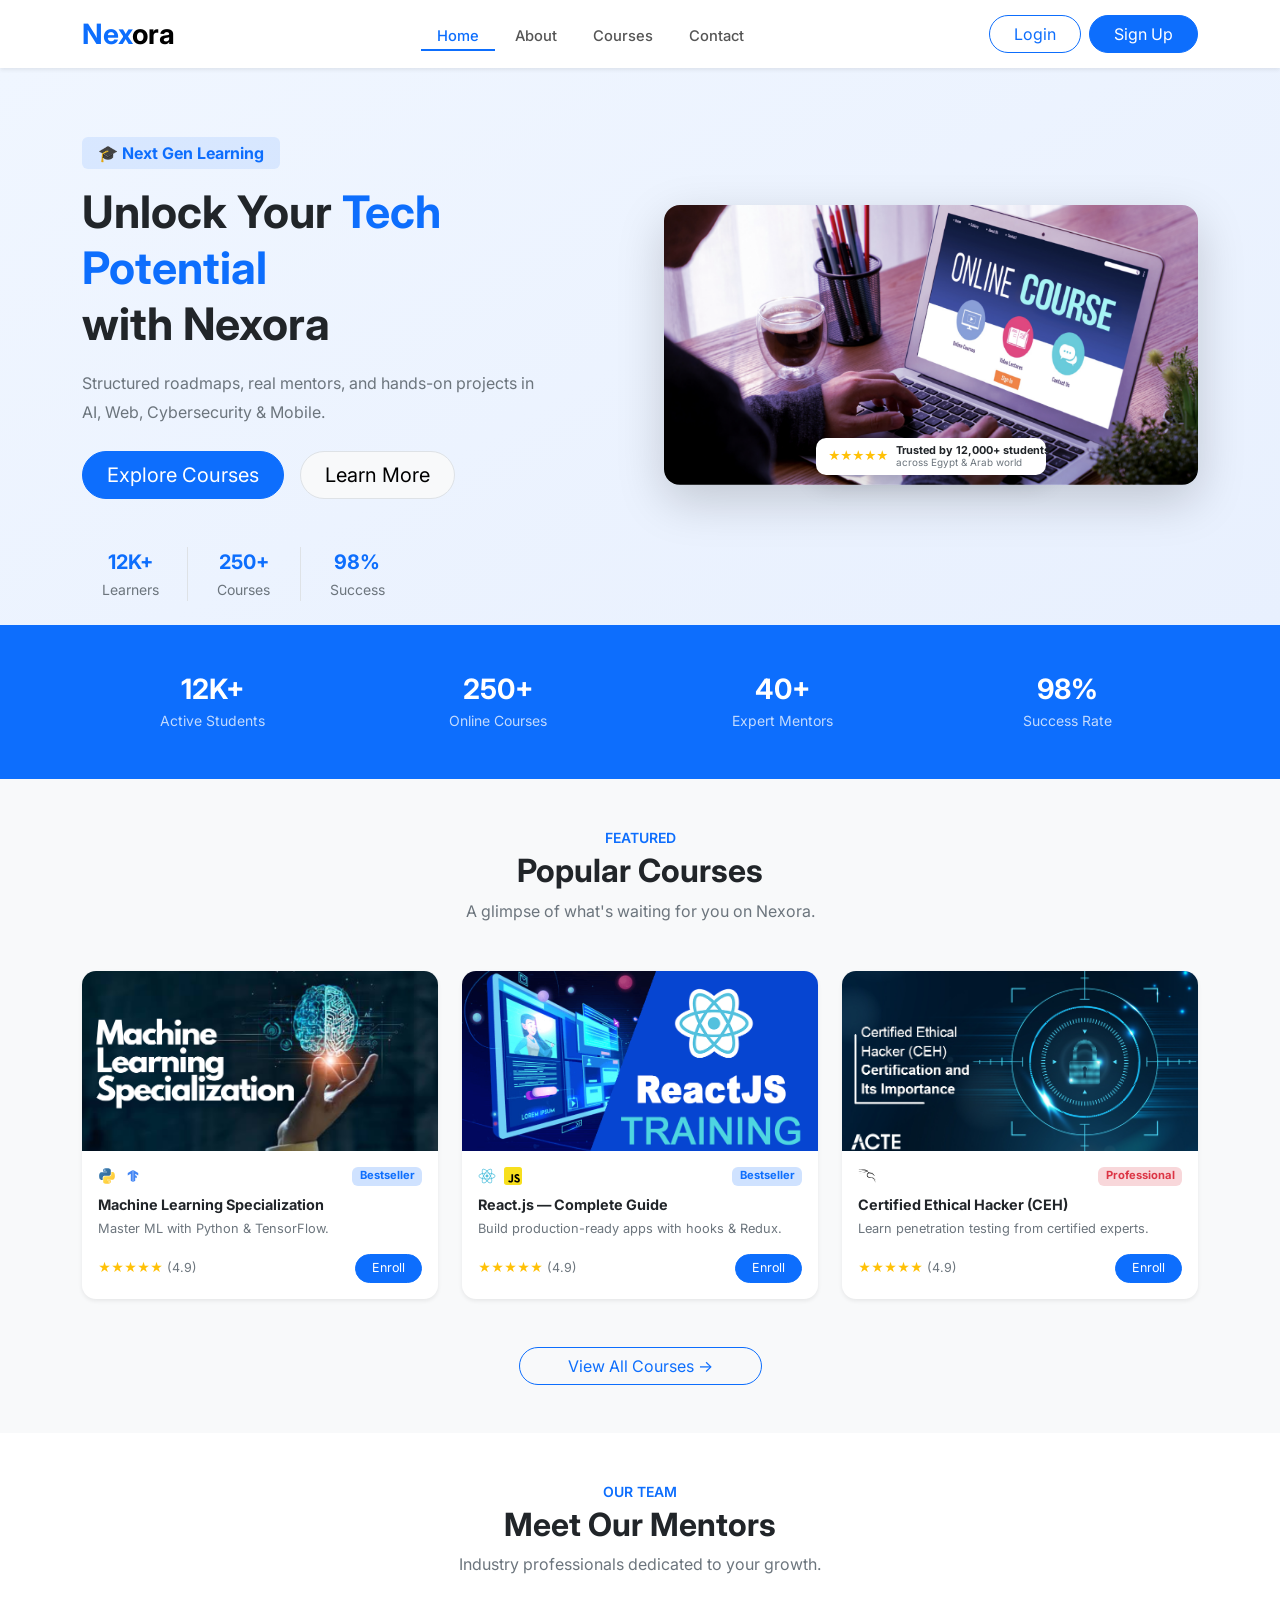
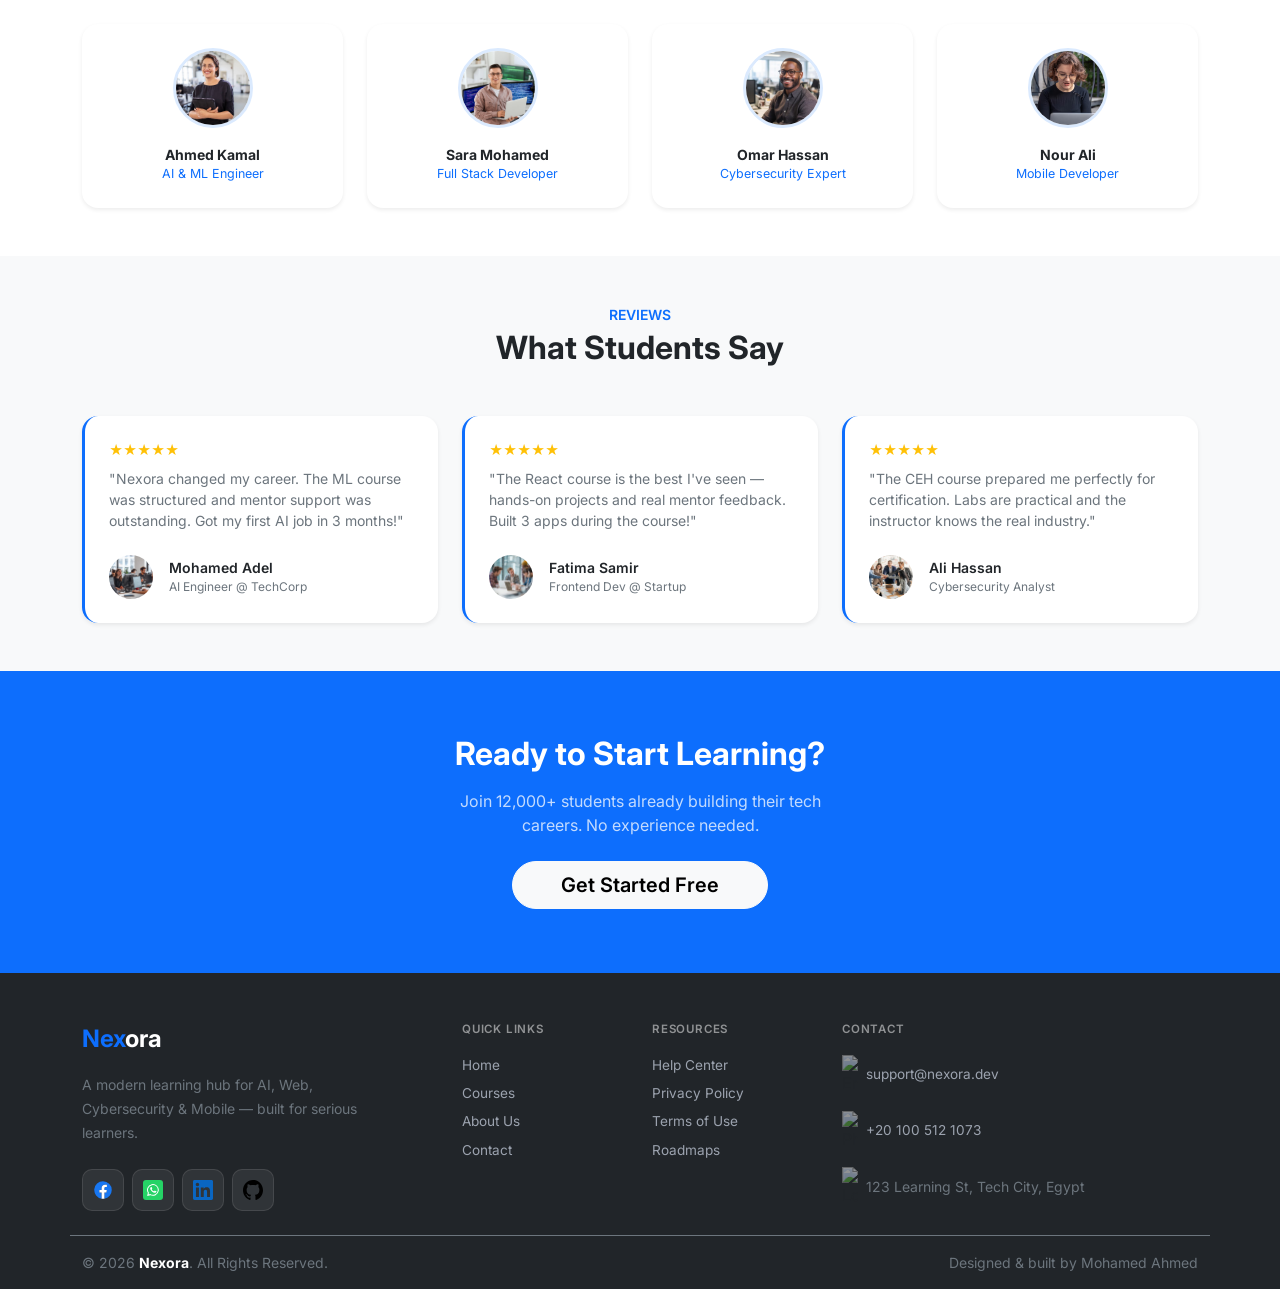
==== commit c031b1a1: "Updated my code" ====
--- a/index.html
+++ b/index.html
@@ -34,52 +34,64 @@
   </nav>
 
 
-  <section style="background:linear-gradient(150deg,#f0f6ff,#e8f0fe);padding:80px 0;">
-  <div class="container">
-    <div class="row align-items-center g-5">
-
-      <div class="col-lg-6">
-        <span class="badge bg-primary bg-opacity-10 text-primary px-3 py-2 mb-3 d-inline-block" style="font-size:.82rem;">🎓 Next Gen Learning</span>
-        <h1 class="fw-bold mb-3" style="font-size:clamp(2rem,4.5vw,3rem);line-height:1.2;">
-          Unlock Your <span class="text-primary">Tech Potential</span> with Nexora
-        </h1>
-        <p class="text-secondary mb-4" style="font-size:1rem;line-height:1.8;max-width:480px;">
-          Structured roadmaps, real mentors, and hands-on projects in AI, Web, Cybersecurity &amp; Mobile.
-        </p>
-        <div class="d-flex gap-3 flex-wrap mb-5">
-          <a href="courses.html" class="btn btn-primary btn-lg rounded-pill px-5 fw-semibold">Explore Courses</a>
-          <a href="about.html" class="btn btn-light border btn-lg rounded-pill px-4">Learn More</a>
-        </div>
-        <div class="row g-3" style="max-width:380px;">
-          <div class="col-4 text-center">
-            <p class="fw-bold fs-4 text-primary mb-0">12K+</p>
-            <p class="text-secondary small mb-0">Active Learners</p>
-          </div>
-          <div class="col-4 text-center border-start border-end">
-            <p class="fw-bold fs-4 text-primary mb-0">250+</p>
-            <p class="text-secondary small mb-0">Courses</p>
-          </div>
-          <div class="col-4 text-center">
-            <p class="fw-bold fs-4 text-primary mb-0">98%</p>
-            <p class="text-secondary small mb-0">Success Rate</p>
-          </div>
-        </div>
-      </div>
-
-      <div class="col-lg-6">
-        <img src="assets/images/Hero/online-courses.png"
-          class="img-fluid rounded-4 shadow w-100"
-          style="height:400px;object-fit:cover;object-position:center;"
-          alt="Learn with Nexora">
-        <div class="d-flex align-items-center gap-3 mt-3 p-3 bg-white rounded-3 border">
-          <span class="text-warning fw-bold fs-5">★★★★★</span>
-          <p class="mb-0 text-secondary small">Rated 4.9/5 — trusted by 12,000+ students across Egypt &amp; the Arab world</p>
-        </div>
-      </div>
-
-    </div>
-  </div>
-</section>
+
+  <section class="hero-section pt-5 mt-5 overflow-hidden">
+    <div class="container">
+      <div class="row align-items-center g-5 py-4">
+        <div class="col-lg-6">
+          <span class="badge bg-primary bg-opacity-10 text-primary px-3 py-2 mb-3 fs-6">🎓 Next Gen Learning</span>
+          <h1 class="fw-bold lh-sm mb-3" style="font-size:clamp(1.9rem,4vw,2.8rem);">
+            Unlock Your <span class="text-primary">Tech Potential</span><br>with Nexora
+          </h1>
+          <p class="text-secondary mb-4" style="max-width:460px;line-height:1.8;">
+            Structured roadmaps, real mentors, and hands-on projects in AI, Web, Cybersecurity &amp; Mobile.
+          </p>
+          <div class="d-flex gap-3 flex-wrap mb-5">
+            <a href="./courses.html" class="btn btn-primary btn-lg rounded-pill px-4">Explore Courses</a>
+            <a href="./about.html" class="btn btn-light border btn-lg rounded-pill px-4">Learn More</a>
+          </div>
+          <div class="row g-3 text-center" style="max-width:340px;">
+            <div class="col-4">
+              <p class="fw-bold fs-5 text-primary mb-0">12K+</p>
+              <small class="text-secondary">Learners</small>
+            </div>
+            <div class="col-4 border-start border-end">
+              <p class="fw-bold fs-5 text-primary mb-0">250+</p>
+              <small class="text-secondary">Courses</small>
+            </div>
+            <div class="col-4">
+              <p class="fw-bold fs-5 text-primary mb-0">98%</p>
+              <small class="text-secondary">Success</small>
+            </div>
+          </div>
+        </div>
+
+        <div class="col-lg-6 position-relative mt-lg-0 mt-4 text-center text-lg-start">
+
+          <img src="assets/images/Hero/online-courses.png" class="img-fluid rounded-4 shadow-lg d-inline-block w-100"
+            alt="Learn with Nexora" style="object-fit: cover;">
+
+          <div class="trust-badge d-flex align-items-center gap-2 bg-white" style="position: absolute; 
+              bottom: 10px; 
+              left: 50%; 
+              transform: translateX(-50%); 
+              border-radius: 10px; 
+              padding: 6px 12px; 
+              max-width: 230px; 
+              box-shadow: 0 8px 24px rgba(0,0,0,0.15);
+              z-index: 5;">
+
+            <span class="text-warning fw-bold" style="font-size: 0.75rem; letter-spacing: -1px;">★★★★★</span>
+            <div class="m-0 p-0 text-start" style="line-height: 1.2;">
+              <p class="m-0 fw-bold text-dark" style="font-size: 0.68rem;">Trusted by 12,000+ students</p>
+              <p class="m-0 text-secondary" style="font-size: 0.62rem;">across Egypt &amp; Arab world</p>
+            </div>
+          </div>
+
+        </div>
+      </div>
+    </div>
+  </section>
 
 
 
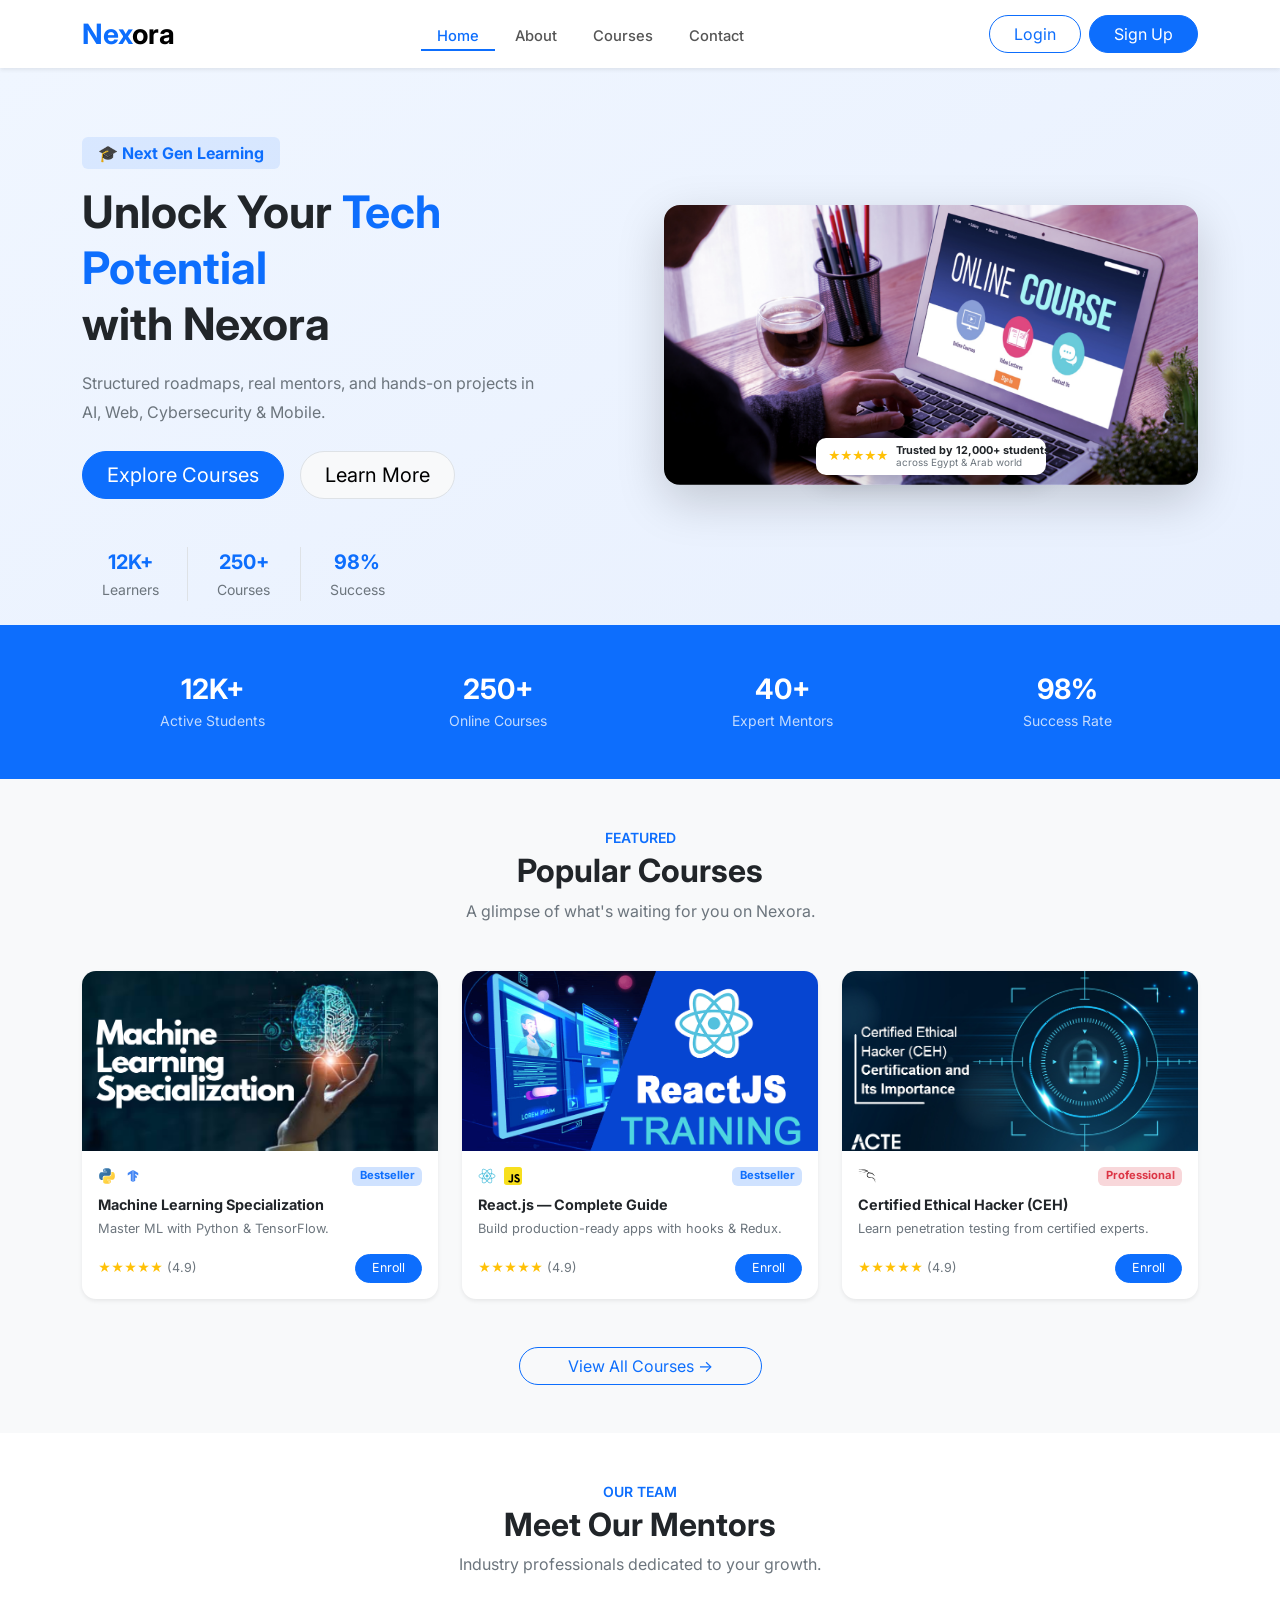
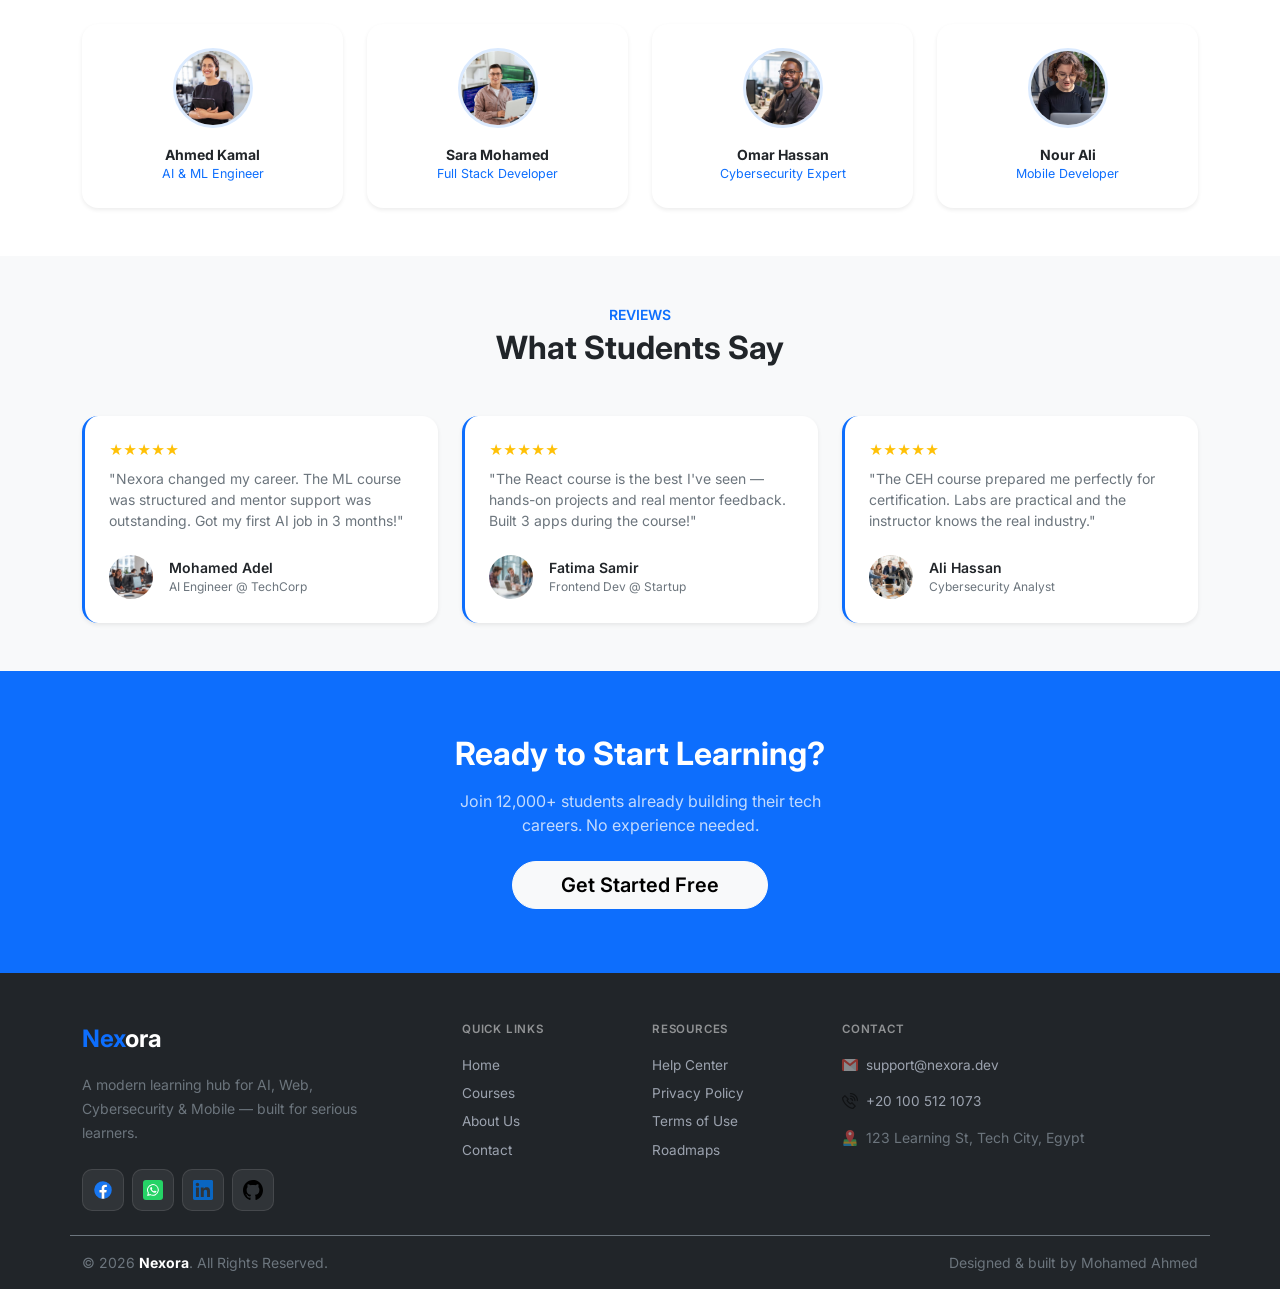
==== commit 39cce0aa: "Updated my code" ====
--- a/index.html
+++ b/index.html
@@ -1,6 +1,5 @@
 <!DOCTYPE html>
 <html lang="en">
-
 <head>
   <meta charset="UTF-8">
   <meta name="viewport" content="width=device-width, initial-scale=1.0">
@@ -358,15 +357,15 @@
           <p class="text-white-50 text-uppercase fw-semibold mb-3" style="font-size:.72rem;letter-spacing:.07em;">
             Contact</p>
           <div class="d-flex align-items-center gap-2 mb-3">
-            <img src="assets/images/logos/email-svgrepo-com.svg" width="16" class="opacity-50" alt="Email">
+            <img src="assets/images/logos/gmail.png" width="16" class="opacity-50" alt="Email">
             <a href="mailto:support@nexora.dev" class="footer-link mb-0">support@nexora.dev</a>
           </div>
           <div class="d-flex align-items-center gap-2 mb-3">
-            <img src="assets/icons/phone.png" width="16" class="opacity-50" alt="Phone">
+            <img src="assets/images/logos/telephone.png" width="16" class="opacity-50" alt="Phone">
             <a href="https://wa.me/201005121073" target="_blank" class="footer-link mb-0">+20 100 512 1073</a>
           </div>
           <div class="d-flex align-items-center gap-2">
-            <img src="assets/images/logos/location-svgrepo-com.svg" width="16" class="opacity-50" alt="Location">
+            <img src="assets/images/logos/location-pin.png" width="16" class="opacity-50" alt="Location">
             <span class="text-secondary small">123 Learning St, Tech City, Egypt</span>
           </div>
         </div>
